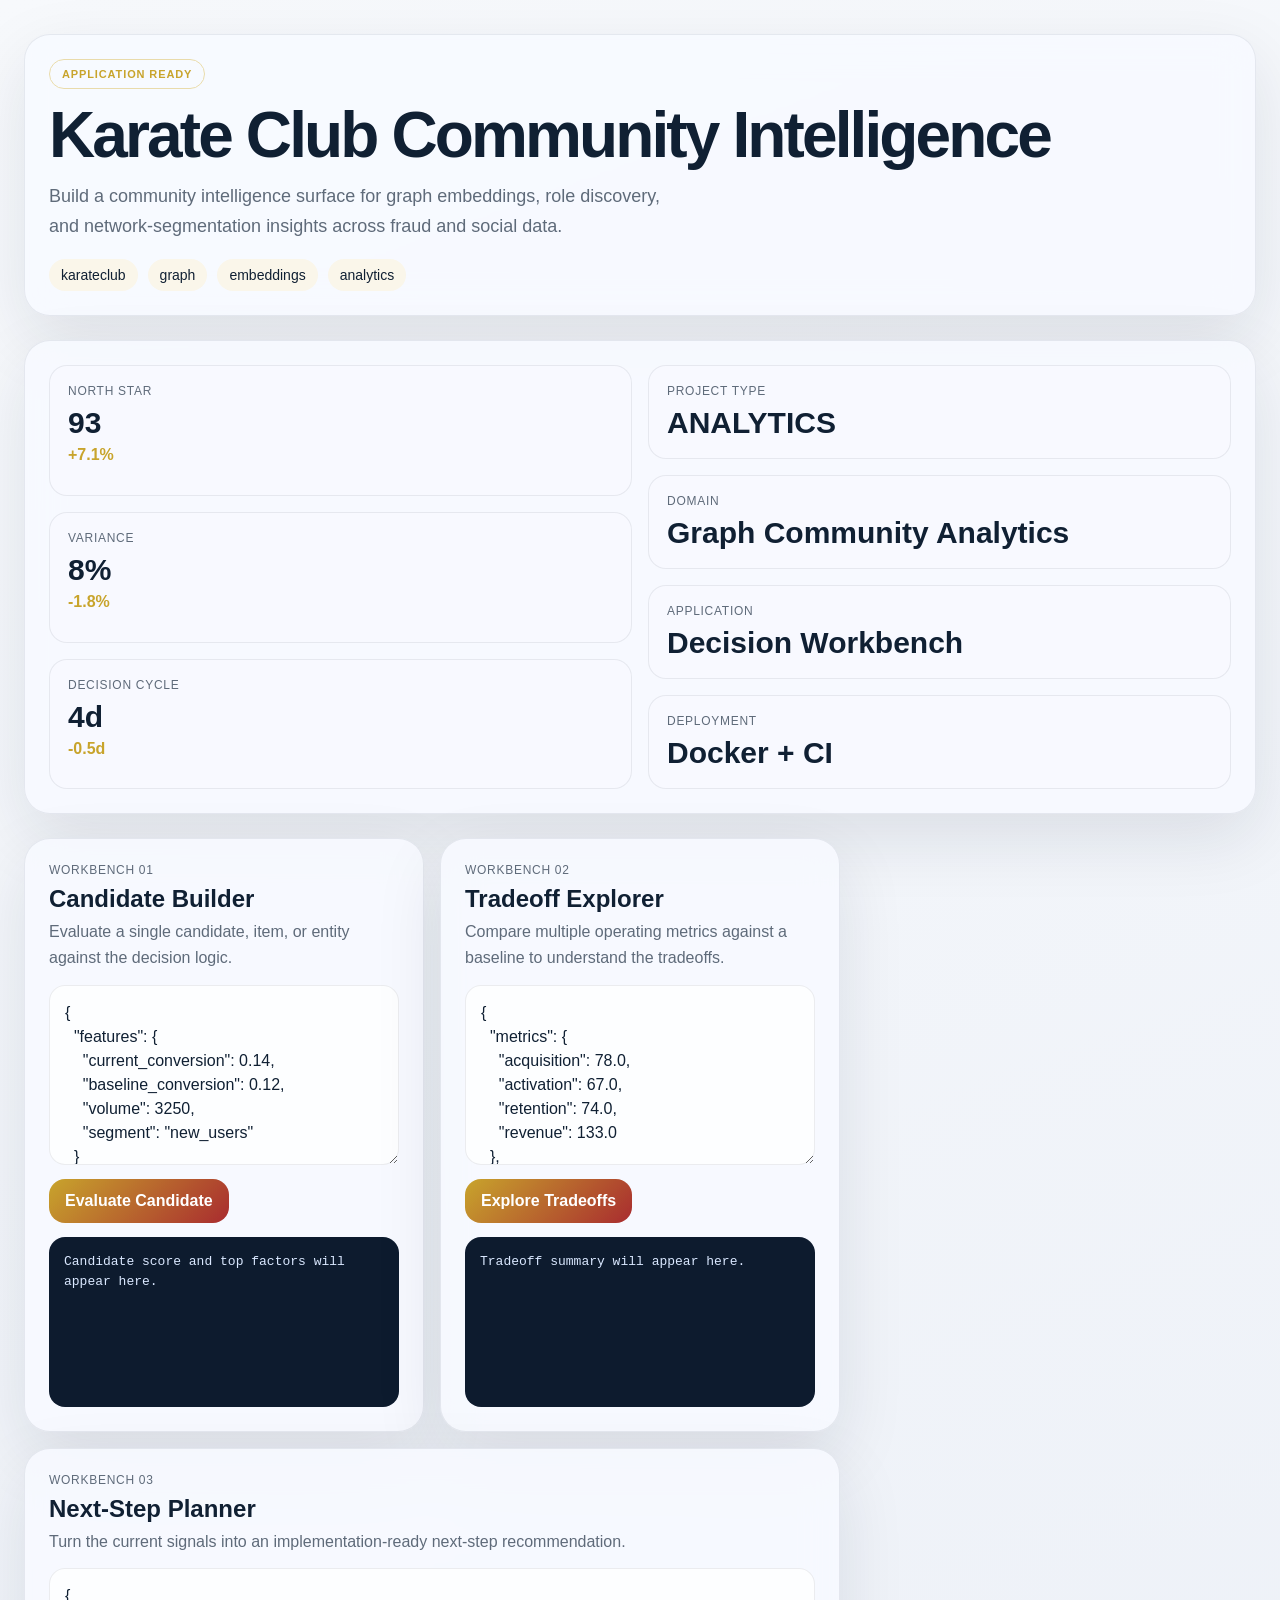
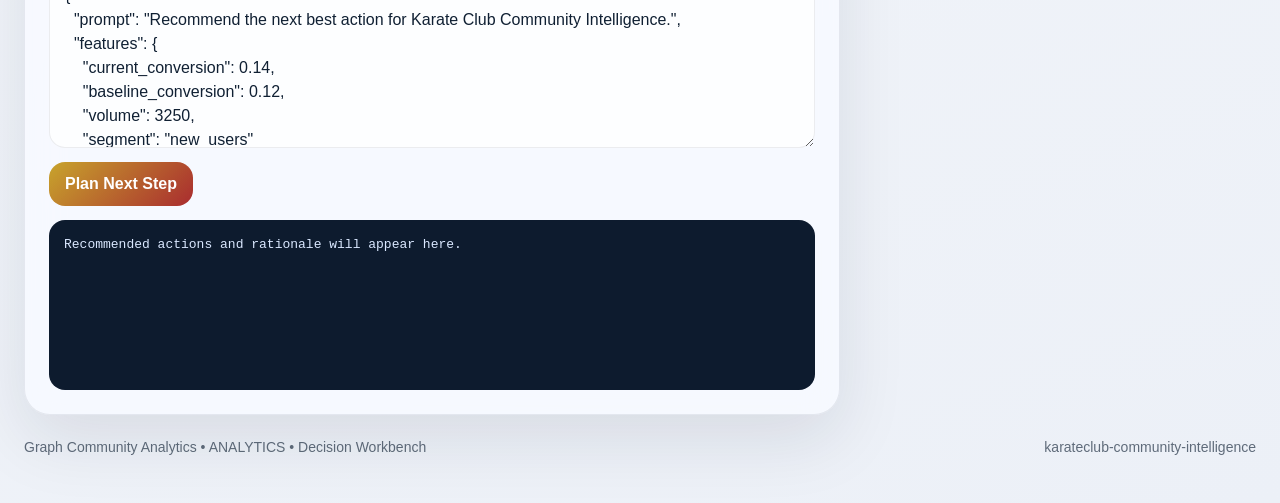
==== src/app/web/index.html @ 60e517f7 "Publish production-ready portfolio project" ====
<!doctype html>
        <html lang="en">
        <head>
          <meta charset="utf-8">
          <meta name="viewport" content="width=device-width, initial-scale=1">
          <title>Karate Club Community Intelligence</title>
          <link rel="stylesheet" href="./styles.css">
        </head>
        <body class="surface-slate">
          <div class="page layout-stack eyebrow-outline headline-tall modules-3 hero-align-left">
            <section class="hero">
              <div class="panel hero-copy">
                <span class="eyebrow" data-health>Decision Workbench</span>
                <h1 id="project-title">Karate Club Community Intelligence</h1>
                <p id="project-summary" class="lead">Build a community intelligence surface for graph embeddings, role discovery, and network-segmentation insights across fraud and social data.</p>
                <ul id="project-tags" class="tag-list">
                  <li>karateclub</li><li>graph</li><li>embeddings</li><li>analytics</li>
                </ul>
              </div>
              <div class="panel hero-side">
                <div class="metric-grid">
                  <article class='card'><span>North Star</span><strong>93</strong><em>+7.1%</em></article>
<article class='card'><span>Variance</span><strong>8%</strong><em>-1.8%</em></article>
<article class='card'><span>Decision Cycle</span><strong>4d</strong><em>-0.5d</em></article>
                </div>
                <div class="mini-grid">
                  <article class='mini-card'><span>Project Type</span><strong>ANALYTICS</strong></article><article class='mini-card'><span>Domain</span><strong>Graph Community Analytics</strong></article><article class='mini-card'><span>Application</span><strong>Decision Workbench</strong></article><article class='mini-card'><span>Deployment</span><strong>Docker + CI</strong></article>
                </div>
              </div>
            </section>
            <section class="app-grid">
              <article class="panel module js-module span-normal">
          <div class="module-header">
            <span>Workbench 01</span>
            <h2>Candidate Builder</h2>
            <p>Evaluate a single candidate, item, or entity against the decision logic.</p>
          </div>
          <textarea class="js-input">{
  &quot;features&quot;: {
    &quot;current_conversion&quot;: 0.14,
    &quot;baseline_conversion&quot;: 0.12,
    &quot;volume&quot;: 3250,
    &quot;segment&quot;: &quot;new_users&quot;
  }
}</textarea>
          <div class="button-row">
            <button class="js-run" data-endpoint="/score" data-input-mode="json">Evaluate Candidate</button>
          </div>
          <pre class="js-output">Candidate score and top factors will appear here.</pre>
        </article>
<article class="panel module js-module span-normal">
          <div class="module-header">
            <span>Workbench 02</span>
            <h2>Tradeoff Explorer</h2>
            <p>Compare multiple operating metrics against a baseline to understand the tradeoffs.</p>
          </div>
          <textarea class="js-input">{
  &quot;metrics&quot;: {
    &quot;acquisition&quot;: 78.0,
    &quot;activation&quot;: 67.0,
    &quot;retention&quot;: 74.0,
    &quot;revenue&quot;: 133.0
  },
  &quot;baseline&quot;: {
    &quot;acquisition&quot;: 71.76,
    &quot;activation&quot;: 61.64,
    &quot;retention&quot;: 68.08,
    &quot;revenue&quot;: 122.36
  }
}</textarea>
          <div class="button-row">
            <button class="js-run" data-endpoint="/analyze" data-input-mode="json">Explore Tradeoffs</button>
          </div>
          <pre class="js-output">Tradeoff summary will appear here.</pre>
        </article>
<article class="panel module js-module span-wide">
          <div class="module-header">
            <span>Workbench 03</span>
            <h2>Next-Step Planner</h2>
            <p>Turn the current signals into an implementation-ready next-step recommendation.</p>
          </div>
          <textarea class="js-input">{
  &quot;prompt&quot;: &quot;Recommend the next best action for Karate Club Community Intelligence.&quot;,
  &quot;features&quot;: {
    &quot;current_conversion&quot;: 0.14,
    &quot;baseline_conversion&quot;: 0.12,
    &quot;volume&quot;: 3250,
    &quot;segment&quot;: &quot;new_users&quot;
  },
  &quot;metrics&quot;: {
    &quot;acquisition&quot;: 78.0,
    &quot;activation&quot;: 67.0,
    &quot;retention&quot;: 74.0,
    &quot;revenue&quot;: 133.0
  }
}</textarea>
          <div class="button-row">
            <button class="js-run" data-endpoint="/recommend" data-input-mode="json">Plan Next Step</button>
          </div>
          <pre class="js-output">Recommended actions and rationale will appear here.</pre>
        </article>
            </section>
            <footer class="footer">
              <span>Graph Community Analytics • ANALYTICS • Decision Workbench</span>
              <span>karateclub-community-intelligence</span>
            </footer>
          </div>
          <script id="bootstrap-data" type="application/json">{"project": {"slug": "karateclub-community-intelligence", "title": "Karate Club Community Intelligence", "project_type": "analytics", "domain": "Graph Community Analytics", "summary": "Build a community intelligence surface for graph embeddings, role discovery, and network-segmentation insights across fraud and social data.", "tags": ["karateclub", "graph", "embeddings", "analytics"]}, "app_archetype": "workbench", "ui_profile": {"layout": "stack", "surface": "slate", "font_stack": "\"Manrope\", \"Segoe UI\", sans-serif", "radius": 26, "shadow": 68, "eyebrow_style": "outline", "module_columns": 3, "hero_align": "left", "headline_mode": "tall"}, "app_modules": [{"label": "Workbench 01", "title": "Candidate Builder", "description": "Evaluate a single candidate, item, or entity against the decision logic.", "endpoint": "/score", "input_mode": "json", "cta": "Evaluate Candidate", "prefill": "{\n  \"features\": {\n    \"current_conversion\": 0.14,\n    \"baseline_conversion\": 0.12,\n    \"volume\": 3250,\n    \"segment\": \"new_users\"\n  }\n}", "hint": "Candidate score and top factors will appear here.", "span": "normal"}, {"label": "Workbench 02", "title": "Tradeoff Explorer", "description": "Compare multiple operating metrics against a baseline to understand the tradeoffs.", "endpoint": "/analyze", "input_mode": "json", "cta": "Explore Tradeoffs", "prefill": "{\n  \"metrics\": {\n    \"acquisition\": 78.0,\n    \"activation\": 67.0,\n    \"retention\": 74.0,\n    \"revenue\": 133.0\n  },\n  \"baseline\": {\n    \"acquisition\": 71.76,\n    \"activation\": 61.64,\n    \"retention\": 68.08,\n    \"revenue\": 122.36\n  }\n}", "hint": "Tradeoff summary will appear here.", "span": "normal"}, {"label": "Workbench 03", "title": "Next-Step Planner", "description": "Turn the current signals into an implementation-ready next-step recommendation.", "endpoint": "/recommend", "input_mode": "json", "cta": "Plan Next Step", "prefill": "{\n  \"prompt\": \"Recommend the next best action for Karate Club Community Intelligence.\",\n  \"features\": {\n    \"current_conversion\": 0.14,\n    \"baseline_conversion\": 0.12,\n    \"volume\": 3250,\n    \"segment\": \"new_users\"\n  },\n  \"metrics\": {\n    \"acquisition\": 78.0,\n    \"activation\": 67.0,\n    \"retention\": 74.0,\n    \"revenue\": 133.0\n  }\n}", "hint": "Recommended actions and rationale will appear here.", "span": "wide"}], "sample_features": {"current_conversion": 0.14, "baseline_conversion": 0.12, "volume": 3250, "segment": "new_users"}, "sample_metrics": {"acquisition": 78.0, "activation": 67.0, "retention": 74.0, "revenue": 133.0}, "knowledge_base": ["Karate Club Community Intelligence is positioned as a Graph Community Analytics starter that emphasizes fast iteration, clear documentation, and production-friendly interfaces.", "The primary value proposition is: Build a community intelligence surface for graph embeddings, role discovery, and network-segmentation insights across fraud and social data.", "Recommended operating model: ship a small API, add observability, validate outputs with stakeholder review, and monitor the top business KPI every week.", "Typical stakeholders include analytics, operations, product, and leadership teams working on karateclub, graph, embeddings, analytics.", "Source paper: Karate Club: An API Oriented Open-source Python Framework for Unsupervised Learning on Graphs", "Official repo: https://github.com/benedekrozemberczki/karateclub", "Production differentiation focus: Translate upstream graph community analytics logic into stakeholder-ready dashboards, memos, and scenario controls.; Add reproducible docs, deployment-ready structure, and polished collateral for GitHub and LinkedIn.; Make the core decisions easier to interpret for product, finance, and operations partners."], "dashboard_metrics": [{"label": "North Star", "value": "93", "delta": "+7.1%"}, {"label": "Variance", "value": "8%", "delta": "-1.8%"}, {"label": "Decision Cycle", "value": "4d", "delta": "-0.5d"}]}</script>
          <script src="./app.js"></script>
        </body>
        </html>
---- src/app/web/styles.css ----
:root {
  --accent: #c8a42c;
  --accent-2: #a92c2f;
  --accent-soft: color-mix(in srgb, var(--accent) 18%, white);
  --radius: 26px;
  --shadow-size: 68px;
  --font-stack: "Manrope", "Segoe UI", sans-serif;
  --bg: #f4f7fb;
  --card: rgba(255, 255, 255, 0.86);
  --line: rgba(16, 32, 51, 0.08);
  --ink: #102033;
  --muted: #5f6b7a;
  --output-bg: #0d1b2e;
  --output-ink: #dae8ff;
}
* { box-sizing: border-box; }
html, body { margin: 0; min-height: 100%; }
body {
  font-family: var(--font-stack);
  color: var(--ink);
  background: linear-gradient(145deg, #f8fbff, var(--bg));
}
body.surface-mist {
  --bg: #eef4fb;
  background:
    radial-gradient(circle at top left, color-mix(in srgb, var(--accent) 18%, white), transparent 34%),
    linear-gradient(145deg, #fbfdff, var(--bg));
}
body.surface-aurora {
  --bg: #edf1ff;
  background:
    radial-gradient(circle at 0% 0%, color-mix(in srgb, var(--accent) 22%, white), transparent 38%),
    radial-gradient(circle at 100% 100%, color-mix(in srgb, var(--accent-2) 20%, white), transparent 28%),
    linear-gradient(135deg, #f7f8ff, var(--bg));
}
body.surface-sand {
  --bg: #f5efe8;
  --card: rgba(255, 251, 246, 0.9);
  background:
    linear-gradient(135deg, rgba(255,255,255,0.82), rgba(245, 239, 232, 0.98)),
    radial-gradient(circle at top right, color-mix(in srgb, var(--accent) 16%, white), transparent 32%);
}
body.surface-slate {
  --bg: #ecf0f7;
  --card: rgba(248, 250, 255, 0.88);
  background:
    linear-gradient(160deg, #f7f9fc, var(--bg)),
    radial-gradient(circle at bottom left, color-mix(in srgb, var(--accent-2) 16%, white), transparent 34%);
}
body.surface-paper {
  --bg: #f8f8f4;
  --card: rgba(255,255,255,0.93);
  background:
    linear-gradient(180deg, #fffefb, var(--bg));
}
body.surface-ink {
  --bg: #0f1726;
  --card: rgba(15, 23, 38, 0.88);
  --line: rgba(226, 238, 255, 0.1);
  --ink: #f5f8ff;
  --muted: #b4c0cf;
  --output-bg: rgba(255,255,255,0.06);
  --output-ink: #f5f8ff;
  background:
    radial-gradient(circle at top left, color-mix(in srgb, var(--accent) 28%, transparent), transparent 42%),
    linear-gradient(145deg, #09111d, var(--bg));
}
.page {
  max-width: 1360px;
  margin: 0 auto;
  padding: 34px 24px 48px;
  display: grid;
  gap: 24px;
}
.panel {
  background: var(--card);
  border: 1px solid var(--line);
  border-radius: var(--radius);
  box-shadow: 0 24px var(--shadow-size) rgba(16, 32, 51, 0.1);
  backdrop-filter: blur(18px);
}
.hero {
  display: grid;
  gap: 24px;
}
.hero-copy,
.hero-side,
.module {
  padding: 24px;
}
.eyebrow {
  display: inline-flex;
  align-items: center;
  gap: 8px;
  padding: 8px 12px;
  border-radius: 999px;
  background: var(--accent-soft);
  color: var(--accent);
  text-transform: uppercase;
  letter-spacing: 0.08em;
  font-size: 11px;
  font-weight: 800;
}
.page.eyebrow-outline .eyebrow {
  background: transparent;
  border: 1px solid color-mix(in srgb, var(--accent) 40%, white);
}
.page.eyebrow-soft .eyebrow {
  background: color-mix(in srgb, var(--accent) 12%, white);
  color: color-mix(in srgb, var(--accent) 82%, black);
}
h1 {
  margin: 14px 0 12px;
  font-size: clamp(2.2rem, 5vw, 4.4rem);
  line-height: 0.96;
  letter-spacing: -0.045em;
}
.page.headline-compact h1 { max-width: 10ch; }
.page.headline-tall h1 { line-height: 1.03; font-size: clamp(2.4rem, 5vw, 4.8rem); }
.lead {
  margin: 0;
  font-size: 18px;
  line-height: 1.68;
  color: var(--muted);
  max-width: 62ch;
}
.tag-list {
  list-style: none;
  display: flex;
  flex-wrap: wrap;
  gap: 10px;
  margin: 18px 0 0;
  padding: 0;
}
.tag-list li {
  padding: 8px 12px;
  border-radius: 999px;
  background: color-mix(in srgb, var(--accent) 10%, white);
  color: var(--ink);
  font-size: 14px;
}
.hero-side {
  display: grid;
  gap: 16px;
}
.metric-grid,
.mini-grid,
.app-grid {
  display: grid;
  gap: 16px;
}
.card,
.mini-card {
  background: color-mix(in srgb, var(--card) 92%, white);
  border: 1px solid var(--line);
  border-radius: calc(var(--radius) - 8px);
  padding: 18px;
}
.card span,
.mini-card span,
.module-header span {
  display: block;
  color: var(--muted);
  text-transform: uppercase;
  letter-spacing: 0.06em;
  font-size: 12px;
}
.card strong,
.mini-card strong {
  display: block;
  margin-top: 8px;
  font-size: 30px;
}
.card em {
  display: inline-block;
  margin-top: 6px;
  font-style: normal;
  color: var(--accent);
  font-weight: 700;
}
.module {
  display: grid;
  gap: 14px;
}
.module-header h2 {
  margin: 8px 0 6px;
  font-size: 24px;
}
.module-header p {
  margin: 0;
  color: var(--muted);
  line-height: 1.6;
}
textarea,
button {
  font: inherit;
}
textarea {
  width: 100%;
  min-height: 180px;
  resize: vertical;
  border: 1px solid var(--line);
  border-radius: calc(var(--radius) - 10px);
  padding: 15px;
  background: rgba(255,255,255,0.82);
  color: var(--ink);
  line-height: 1.5;
}
body.surface-ink textarea {
  background: rgba(255,255,255,0.05);
}
.module-input-text {
  min-height: 110px;
}
.button-row {
  display: flex;
  flex-wrap: wrap;
  gap: 10px;
}
button {
  border: 0;
  border-radius: 16px;
  background: linear-gradient(135deg, var(--accent), var(--accent-2));
  color: white;
  padding: 13px 16px;
  font-weight: 700;
  cursor: pointer;
}
pre {
  margin: 0;
  white-space: pre-wrap;
  word-break: break-word;
  background: var(--output-bg);
  color: var(--output-ink);
  border-radius: calc(var(--radius) - 10px);
  padding: 15px;
  min-height: 170px;
  line-height: 1.58;
  font-size: 13px;
  overflow: auto;
}
.footer {
  display: flex;
  justify-content: space-between;
  color: var(--muted);
  font-size: 14px;
}
.page.layout-horizon .hero {
  grid-template-columns: 1.45fr 1fr;
  align-items: stretch;
}
.page.layout-horizon.modules-2 .app-grid,
.page.layout-horizon.modules-3 .app-grid {
  grid-template-columns: repeat(3, minmax(0, 1fr));
}
.page.layout-rail .hero {
  grid-template-columns: 0.92fr 1.08fr;
}
.page.layout-rail .hero-copy {
  padding-top: 34px;
}
.page.layout-rail .app-grid {
  grid-template-columns: repeat(2, minmax(0, 1fr));
}
.page.layout-folio .hero {
  grid-template-columns: 1fr;
}
.page.layout-folio .hero-copy {
  text-align: center;
}
.page.layout-folio .lead {
  margin-inline: auto;
}
.page.layout-folio .tag-list {
  justify-content: center;
}
.page.layout-folio .metric-grid {
  grid-template-columns: repeat(3, minmax(0, 1fr));
}
.page.layout-folio .mini-grid {
  grid-template-columns: repeat(4, minmax(0, 1fr));
}
.page.layout-folio .app-grid {
  grid-template-columns: repeat(2, minmax(0, 1fr));
}
.page.layout-board .hero {
  grid-template-columns: 1fr;
}
.page.layout-board .hero-side {
  grid-template-columns: 1.2fr 0.8fr;
  align-items: start;
}
.page.layout-board .metric-grid {
  grid-template-columns: repeat(3, minmax(0, 1fr));
}
.page.layout-board .app-grid {
  grid-template-columns: repeat(4, minmax(0, 1fr));
}
.page.layout-stack .hero {
  grid-template-columns: 1fr;
}
.page.layout-stack .hero-side {
  grid-template-columns: repeat(2, minmax(0, 1fr));
}
.page.layout-stack .app-grid {
  grid-template-columns: repeat(3, minmax(0, 1fr));
}
.page.layout-console .hero {
  grid-template-columns: 1.1fr 0.9fr;
}
.page.layout-console .panel,
.page.layout-console .card,
.page.layout-console .mini-card {
  border-radius: 18px;
}
.page.modules-2 .app-grid {
  grid-template-columns: repeat(2, minmax(0, 1fr));
}
.module.span-wide {
  grid-column: span 2;
}
.hero-align-center .hero-copy {
  text-align: center;
}
.hero-align-center .lead,
.hero-align-center .tag-list {
  margin-inline: auto;
  justify-content: center;
}
@media (max-width: 1120px) {
  .page.layout-horizon .hero,
  .page.layout-rail .hero,
  .page.layout-console .hero,
  .page.layout-board .hero-side,
  .page.layout-folio .mini-grid,
  .page.layout-stack .hero-side,
  .page.modules-2 .app-grid,
  .page.layout-board .app-grid,
  .page.layout-stack .app-grid,
  .page.layout-horizon.modules-3 .app-grid,
  .page.layout-folio .app-grid {
    grid-template-columns: 1fr;
  }
  .module.span-wide {
    grid-column: auto;
  }
}
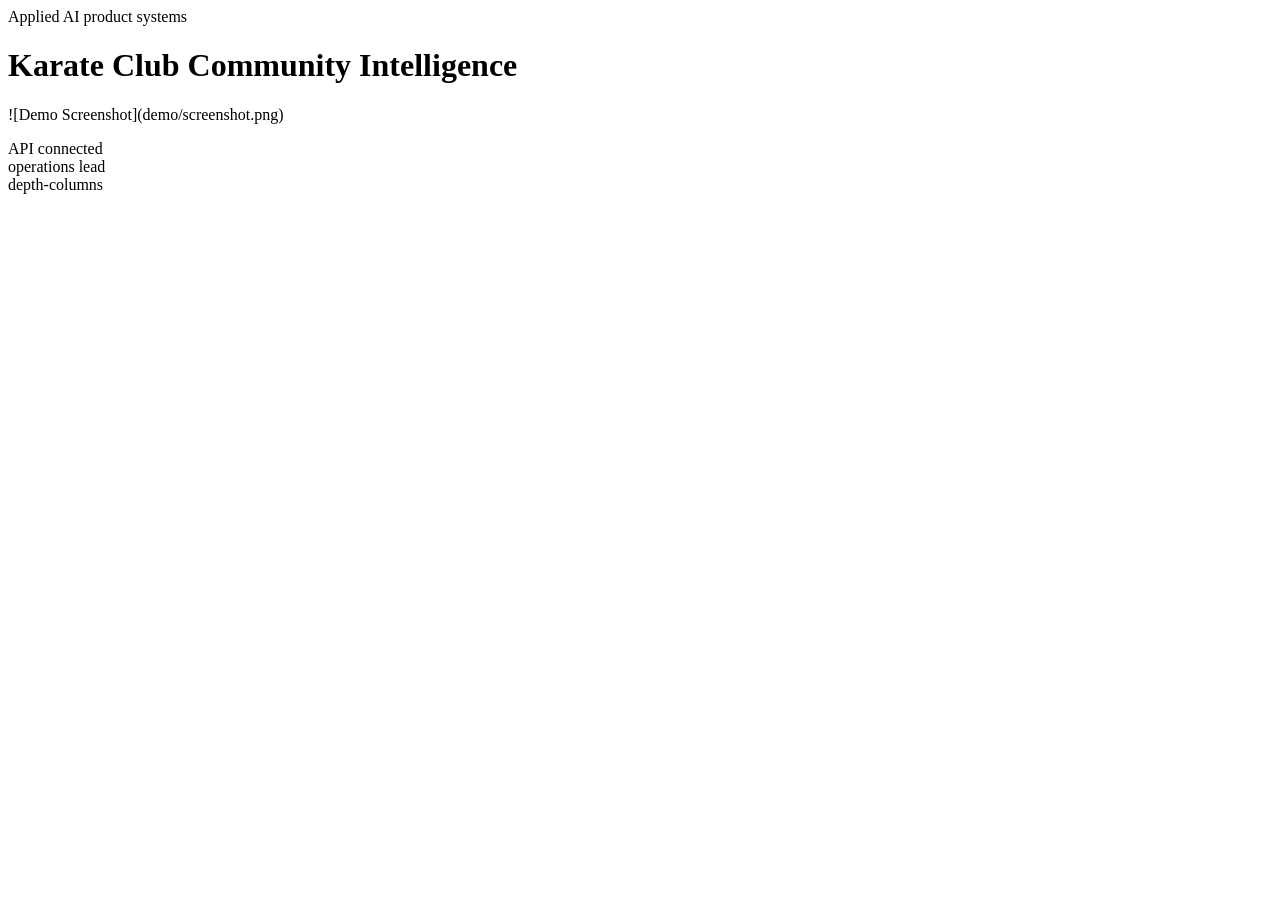
==== commit ccf55654: "Upgrade to production-grade app scaffold and 3D landing page" ====
--- a/src/app/web/index.html
+++ b/src/app/web/index.html
@@ -1,112 +1,29 @@
-
-        <!doctype html>
-        <html lang="en">
-        <head>
-          <meta charset="utf-8">
-          <meta name="viewport" content="width=device-width, initial-scale=1">
-          <title>Karate Club Community Intelligence</title>
-          <link rel="stylesheet" href="./styles.css">
-        </head>
-        <body class="surface-slate">
-          <div class="page layout-stack eyebrow-outline headline-tall modules-3 hero-align-left">
-            <section class="hero">
-              <div class="panel hero-copy">
-                <span class="eyebrow" data-health>Decision Workbench</span>
-                <h1 id="project-title">Karate Club Community Intelligence</h1>
-                <p id="project-summary" class="lead">Build a community intelligence surface for graph embeddings, role discovery, and network-segmentation insights across fraud and social data.</p>
-                <ul id="project-tags" class="tag-list">
-                  <li>karateclub</li><li>graph</li><li>embeddings</li><li>analytics</li>
-                </ul>
-              </div>
-              <div class="panel hero-side">
-                <div class="metric-grid">
-                  <article class='card'><span>North Star</span><strong>93</strong><em>+7.1%</em></article>
-<article class='card'><span>Variance</span><strong>8%</strong><em>-1.8%</em></article>
-<article class='card'><span>Decision Cycle</span><strong>4d</strong><em>-0.5d</em></article>
-                </div>
-                <div class="mini-grid">
-                  <article class='mini-card'><span>Project Type</span><strong>ANALYTICS</strong></article><article class='mini-card'><span>Domain</span><strong>Graph Community Analytics</strong></article><article class='mini-card'><span>Application</span><strong>Decision Workbench</strong></article><article class='mini-card'><span>Deployment</span><strong>Docker + CI</strong></article>
-                </div>
-              </div>
-            </section>
-            <section class="app-grid">
-              <article class="panel module js-module span-normal">
-          <div class="module-header">
-            <span>Workbench 01</span>
-            <h2>Candidate Builder</h2>
-            <p>Evaluate a single candidate, item, or entity against the decision logic.</p>
-          </div>
-          <textarea class="js-input">{
-  &quot;features&quot;: {
-    &quot;current_conversion&quot;: 0.14,
-    &quot;baseline_conversion&quot;: 0.12,
-    &quot;volume&quot;: 3250,
-    &quot;segment&quot;: &quot;new_users&quot;
-  }
-}</textarea>
-          <div class="button-row">
-            <button class="js-run" data-endpoint="/score" data-input-mode="json">Evaluate Candidate</button>
-          </div>
-          <pre class="js-output">Candidate score and top factors will appear here.</pre>
-        </article>
-<article class="panel module js-module span-normal">
-          <div class="module-header">
-            <span>Workbench 02</span>
-            <h2>Tradeoff Explorer</h2>
-            <p>Compare multiple operating metrics against a baseline to understand the tradeoffs.</p>
-          </div>
-          <textarea class="js-input">{
-  &quot;metrics&quot;: {
-    &quot;acquisition&quot;: 78.0,
-    &quot;activation&quot;: 67.0,
-    &quot;retention&quot;: 74.0,
-    &quot;revenue&quot;: 133.0
-  },
-  &quot;baseline&quot;: {
-    &quot;acquisition&quot;: 71.76,
-    &quot;activation&quot;: 61.64,
-    &quot;retention&quot;: 68.08,
-    &quot;revenue&quot;: 122.36
-  }
-}</textarea>
-          <div class="button-row">
-            <button class="js-run" data-endpoint="/analyze" data-input-mode="json">Explore Tradeoffs</button>
-          </div>
-          <pre class="js-output">Tradeoff summary will appear here.</pre>
-        </article>
-<article class="panel module js-module span-wide">
-          <div class="module-header">
-            <span>Workbench 03</span>
-            <h2>Next-Step Planner</h2>
-            <p>Turn the current signals into an implementation-ready next-step recommendation.</p>
-          </div>
-          <textarea class="js-input">{
-  &quot;prompt&quot;: &quot;Recommend the next best action for Karate Club Community Intelligence.&quot;,
-  &quot;features&quot;: {
-    &quot;current_conversion&quot;: 0.14,
-    &quot;baseline_conversion&quot;: 0.12,
-    &quot;volume&quot;: 3250,
-    &quot;segment&quot;: &quot;new_users&quot;
-  },
-  &quot;metrics&quot;: {
-    &quot;acquisition&quot;: 78.0,
-    &quot;activation&quot;: 67.0,
-    &quot;retention&quot;: 74.0,
-    &quot;revenue&quot;: 133.0
-  }
-}</textarea>
-          <div class="button-row">
-            <button class="js-run" data-endpoint="/recommend" data-input-mode="json">Plan Next Step</button>
-          </div>
-          <pre class="js-output">Recommended actions and rationale will appear here.</pre>
-        </article>
-            </section>
-            <footer class="footer">
-              <span>Graph Community Analytics • ANALYTICS • Decision Workbench</span>
-              <span>karateclub-community-intelligence</span>
-            </footer>
-          </div>
-          <script id="bootstrap-data" type="application/json">{"project": {"slug": "karateclub-community-intelligence", "title": "Karate Club Community Intelligence", "project_type": "analytics", "domain": "Graph Community Analytics", "summary": "Build a community intelligence surface for graph embeddings, role discovery, and network-segmentation insights across fraud and social data.", "tags": ["karateclub", "graph", "embeddings", "analytics"]}, "app_archetype": "workbench", "ui_profile": {"layout": "stack", "surface": "slate", "font_stack": "\"Manrope\", \"Segoe UI\", sans-serif", "radius": 26, "shadow": 68, "eyebrow_style": "outline", "module_columns": 3, "hero_align": "left", "headline_mode": "tall"}, "app_modules": [{"label": "Workbench 01", "title": "Candidate Builder", "description": "Evaluate a single candidate, item, or entity against the decision logic.", "endpoint": "/score", "input_mode": "json", "cta": "Evaluate Candidate", "prefill": "{\n  \"features\": {\n    \"current_conversion\": 0.14,\n    \"baseline_conversion\": 0.12,\n    \"volume\": 3250,\n    \"segment\": \"new_users\"\n  }\n}", "hint": "Candidate score and top factors will appear here.", "span": "normal"}, {"label": "Workbench 02", "title": "Tradeoff Explorer", "description": "Compare multiple operating metrics against a baseline to understand the tradeoffs.", "endpoint": "/analyze", "input_mode": "json", "cta": "Explore Tradeoffs", "prefill": "{\n  \"metrics\": {\n    \"acquisition\": 78.0,\n    \"activation\": 67.0,\n    \"retention\": 74.0,\n    \"revenue\": 133.0\n  },\n  \"baseline\": {\n    \"acquisition\": 71.76,\n    \"activation\": 61.64,\n    \"retention\": 68.08,\n    \"revenue\": 122.36\n  }\n}", "hint": "Tradeoff summary will appear here.", "span": "normal"}, {"label": "Workbench 03", "title": "Next-Step Planner", "description": "Turn the current signals into an implementation-ready next-step recommendation.", "endpoint": "/recommend", "input_mode": "json", "cta": "Plan Next Step", "prefill": "{\n  \"prompt\": \"Recommend the next best action for Karate Club Community Intelligence.\",\n  \"features\": {\n    \"current_conversion\": 0.14,\n    \"baseline_conversion\": 0.12,\n    \"volume\": 3250,\n    \"segment\": \"new_users\"\n  },\n  \"metrics\": {\n    \"acquisition\": 78.0,\n    \"activation\": 67.0,\n    \"retention\": 74.0,\n    \"revenue\": 133.0\n  }\n}", "hint": "Recommended actions and rationale will appear here.", "span": "wide"}], "sample_features": {"current_conversion": 0.14, "baseline_conversion": 0.12, "volume": 3250, "segment": "new_users"}, "sample_metrics": {"acquisition": 78.0, "activation": 67.0, "retention": 74.0, "revenue": 133.0}, "knowledge_base": ["Karate Club Community Intelligence is positioned as a Graph Community Analytics starter that emphasizes fast iteration, clear documentation, and production-friendly interfaces.", "The primary value proposition is: Build a community intelligence surface for graph embeddings, role discovery, and network-segmentation insights across fraud and social data.", "Recommended operating model: ship a small API, add observability, validate outputs with stakeholder review, and monitor the top business KPI every week.", "Typical stakeholders include analytics, operations, product, and leadership teams working on karateclub, graph, embeddings, analytics.", "Source paper: Karate Club: An API Oriented Open-source Python Framework for Unsupervised Learning on Graphs", "Official repo: https://github.com/benedekrozemberczki/karateclub", "Production differentiation focus: Translate upstream graph community analytics logic into stakeholder-ready dashboards, memos, and scenario controls.; Add reproducible docs, deployment-ready structure, and polished collateral for GitHub and LinkedIn.; Make the core decisions easier to interpret for product, finance, and operations partners."], "dashboard_metrics": [{"label": "North Star", "value": "93", "delta": "+7.1%"}, {"label": "Variance", "value": "8%", "delta": "-1.8%"}, {"label": "Decision Cycle", "value": "4d", "delta": "-0.5d"}]}</script>
-          <script src="./app.js"></script>
-        </body>
-        </html>
+<!DOCTYPE html>
+<html lang="en">
+<head>
+  <meta charset="UTF-8" />
+  <meta name="viewport" content="width=device-width, initial-scale=1.0" />
+  <title>Karate Club Community Intelligence App</title>
+  <link rel="stylesheet" href="/assets/styles.css" />
+</head>
+<body>
+  <div id="scene" class="app-scene">
+    <header class="shell hero">
+      <div>
+        <span class="eyebrow">Applied AI product systems</span>
+        <h1>Karate Club Community Intelligence</h1>
+        <p>![Demo Screenshot](demo/screenshot.png)</p>
+      </div>
+      <aside class="status-card">
+        <div class="pill">API connected</div>
+        <div class="pill">operations lead</div>
+        <div class="pill">depth-columns</div>
+      </aside>
+    </header>
+    <section id="metrics" class="grid metrics"></section>
+    <section id="signals" class="grid signals"></section>
+  </div>
+  <script>window.PROJECT_MANIFEST = {"slug": "karateclub-community-intelligence", "title": "Karate Club Community Intelligence", "summary": "![Demo Screenshot](demo/screenshot.png)", "domain": "Applied AI product systems", "audience": "operations lead", "promise": "Turn promising technical capability into a production-shaped workflow for real teams.", "hero": ["Production-grade app scaffold with API, CI, tests, Docker, and GitHub Pages landing.", "3D landing surface designed for GitHub Pages and recruiter-friendly storytelling.", "App backend structured for local or container deployment without changing the product narrative."], "kpis": [{"label": "Workflow clarity", "value": "95%", "note": "Operator actions mapped to product stages"}, {"label": "Deployment posture", "value": "API + Docker", "note": "Local and containerized startup paths"}, {"label": "Presentation layer", "value": "3D Pages ready", "note": "Static GitHub landing page included"}], "stages": ["ingest", "validate", "analyze", "decide", "monitor"], "cards": [{"title": "Operator cockpit", "body": "One-screen surface for the operations lead to understand what matters first."}, {"title": "API contract", "body": "Structured endpoints for health, manifest, readiness, and showcase data."}, {"title": "Deployment path", "body": "Repository includes Docker, Compose, CI workflow, and a Pages-ready landing surface."}], "scene": "depth-columns", "theme": {"bg": "#0c0812", "surface": "#171022", "ink": "#f5f0ff", "muted": "#a99bc2", "accent": "#c38fff", "accent2": "#6cf0ff"}, "pages_url": "https://r-behera.github.io/karateclub-community-intelligence/", "api_examples": {"health": {"status": "ok", "project": "karateclub-community-intelligence"}, "readiness": {"api": "ready", "landing_page": "docs/index.html", "container": "Dockerfile present"}, "signals": [{"name": "Decision coverage", "status": "strong", "detail": "App and landing narrative aligned"}, {"name": "Operator context", "status": "strong", "detail": "Primary user anchored as operations lead"}, {"name": "Delivery path", "status": "ready", "detail": "Pages + containerized app scaffold generated"}]}};</script>
+  <script src="/assets/app.js"></script>
+</body>
+</html>
